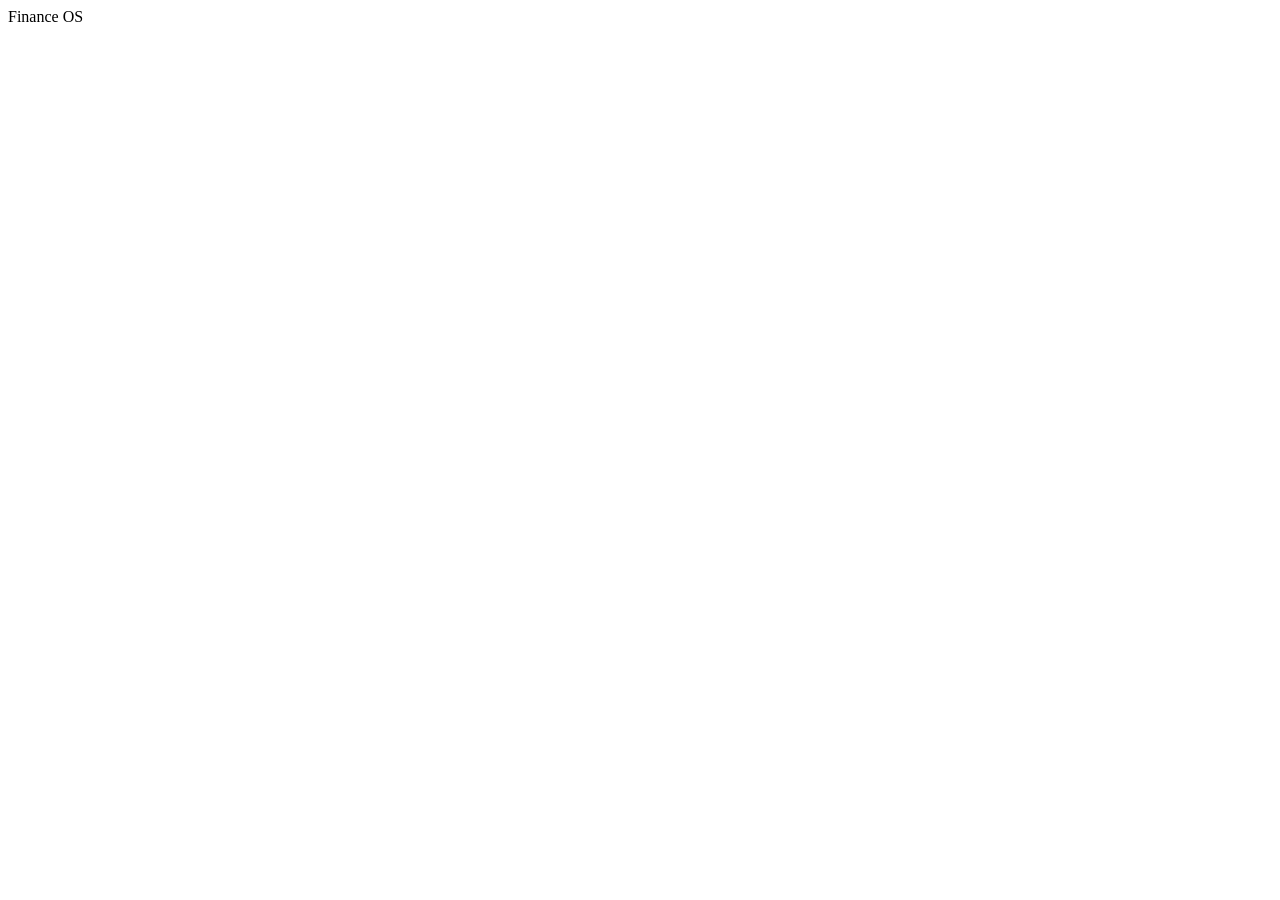
==== web/index.html @ 8061ca99 "chore: scaffold v2 server, move v1 to legacy Co-Authored-By: Claude Fable 5.1 <noreply@anthropic.com" ====
<!doctype html>
<html lang="pt-BR">
<head>
<meta charset="utf-8">
<meta name="viewport" content="width=device-width,initial-scale=1">
<title>Finance OS</title>
</head>
<body>Finance OS</body>
</html>
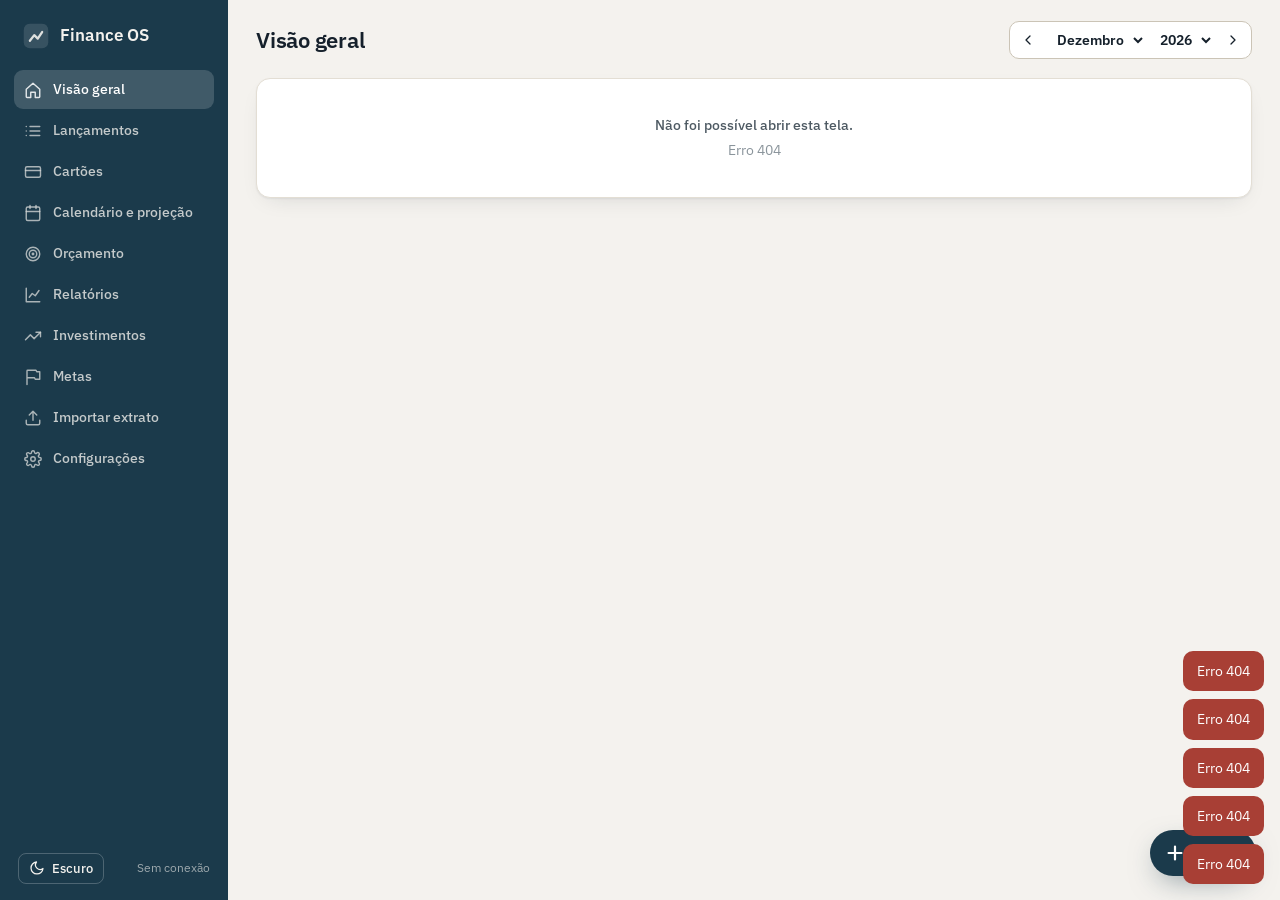
==== commit d3ce89a9: "feat(web): app shell, API client, transaction modal, overview and transactions pages Co-Authored-By:" ====
--- a/web/index.html
+++ b/web/index.html
@@ -2,8 +2,48 @@
 <html lang="pt-BR">
 <head>
 <meta charset="utf-8">
-<meta name="viewport" content="width=device-width,initial-scale=1">
+<meta name="viewport" content="width=device-width,initial-scale=1,viewport-fit=cover">
+<meta name="color-scheme" content="light dark">
+<meta name="theme-color" content="#1B3A4B">
 <title>Finance OS</title>
+<link rel="manifest" href="manifest.webmanifest">
+<link rel="icon" href="icon.svg" type="image/svg+xml">
+<link rel="preconnect" href="https://fonts.googleapis.com">
+<link rel="stylesheet" href="https://fonts.googleapis.com/css2?family=IBM+Plex+Sans:wght@400;500;600;700&display=swap">
+<link rel="stylesheet" href="css/app.css">
+<script src="vendor/chart.umd.min.js"></script>
 </head>
-<body>Finance OS</body>
+<body>
+<a class="skip" href="#main">Ir para o conteúdo</a>
+<aside class="sidebar" aria-label="Navegação principal">
+  <div class="brand">
+    <svg viewBox="0 0 32 32" width="28" height="28" aria-hidden="true"><rect x="2" y="2" width="28" height="28" rx="7" fill="currentColor"/><path d="M9 21.5 14 15l4 4 5-7.5" fill="none" stroke="#F4F2EE" stroke-width="2.6" stroke-linecap="round" stroke-linejoin="round"/></svg>
+    <span>Finance OS</span>
+  </div>
+  <nav id="nav" class="nav"></nav>
+  <div class="sidebar-foot">
+    <button id="themeToggle" class="btn ghost small" type="button" aria-label="Alternar tema">Tema</button>
+    <span id="syncState" class="sync" aria-live="polite"></span>
+  </div>
+</aside>
+
+<main id="main" class="main" tabindex="-1">
+  <header class="topbar">
+    <h1 id="pageTitle">Visão geral</h1>
+    <div id="pageTools" class="page-tools"></div>
+  </header>
+  <div id="view" class="view"></div>
+</main>
+
+<nav id="tabbar" class="tabbar" aria-label="Navegação"></nav>
+<button id="fab" class="fab" type="button" aria-label="Novo lançamento">
+  <svg viewBox="0 0 24 24" width="22" height="22" aria-hidden="true"><path d="M12 5v14M5 12h14" stroke="currentColor" stroke-width="2.4" stroke-linecap="round"/></svg>
+  <span>Lançar</span>
+</button>
+
+<div id="modalRoot"></div>
+<div id="toasts" class="toasts" aria-live="polite"></div>
+
+<script type="module" src="js/app.js"></script>
+</body>
 </html>
--- a/web/css/app.css
+++ b/web/css/app.css
@@ -0,0 +1,312 @@
+/* Finance OS — design tokens */
+:root {
+  --canvas: #F4F2EE;
+  --surface: #FFFFFF;
+  --surface-2: #ECE8E1;
+  --ink: #15202B;
+  --ink-2: #4E5A63;
+  --ink-3: #8A949B;
+  --line: #E3DED4;
+  --line-strong: #CBC4B6;
+  --brand: #1B3A4B;
+  --brand-ink: #F4F2EE;
+  --sand: #EDE6D6;
+  --pos: #1F7A5E;
+  --pos-bg: #E3F1EB;
+  --neg: #A83F35;
+  --neg-bg: #F6E7E4;
+  --warn: #8F6417;
+  --warn-bg: #F6EDDA;
+  --info: #356D84;
+  --info-bg: #E4EEF2;
+  --focus: #2a78d6;
+  --grid: #E1E0D9;
+  --radius: 14px;
+  --radius-s: 9px;
+  --shadow: 0 1px 2px rgba(21,32,43,.06), 0 8px 24px -12px rgba(21,32,43,.18);
+  --sidebar: 228px;
+  --font: "IBM Plex Sans", ui-sans-serif, system-ui, -apple-system, "Segoe UI", Roboto, sans-serif;
+  color-scheme: light;
+}
+:root[data-theme="dark"] {
+  --canvas: #141B20;
+  --surface: #1C252C;
+  --surface-2: #243038;
+  --ink: #EEF1F3;
+  --ink-2: #B4BEC5;
+  --ink-3: #7F8A92;
+  --line: #2B363E;
+  --line-strong: #3C4852;
+  --brand: #0F2430;
+  --brand-ink: #EEF1F3;
+  --sand: #2B3A44;
+  --pos: #5CC29A;
+  --pos-bg: #173328;
+  --neg: #E88376;
+  --neg-bg: #3A2320;
+  --warn: #E0B35A;
+  --warn-bg: #3A2F17;
+  --info: #7FB2C8;
+  --info-bg: #1E3038;
+  --focus: #5fa3c4;
+  --grid: #2c2c2a;
+  --shadow: 0 1px 2px rgba(0,0,0,.4), 0 10px 28px -14px rgba(0,0,0,.7);
+  color-scheme: dark;
+}
+
+* { box-sizing: border-box; }
+html { -webkit-text-size-adjust: 100%; }
+body {
+  margin: 0; background: var(--canvas); color: var(--ink);
+  font: 14px/1.5 var(--font); font-variant-numeric: tabular-nums;
+  min-height: 100dvh;
+}
+h1, h2, h3, h4 { margin: 0; font-weight: 600; letter-spacing: -.01em; line-height: 1.2; }
+h1 { font-size: 22px; }
+h2 { font-size: 17px; }
+h3 { font-size: 14px; color: var(--ink-2); font-weight: 500; }
+p { margin: 0; }
+a { color: inherit; }
+button, input, select, textarea { font: inherit; color: inherit; }
+:focus-visible { outline: 2px solid var(--focus); outline-offset: 2px; }
+.skip { position: absolute; left: -999px; top: 8px; background: var(--surface); padding: 8px 12px; border-radius: 8px; z-index: 100; }
+.skip:focus { left: 8px; }
+.sr-only { position: absolute; width: 1px; height: 1px; overflow: hidden; clip: rect(0 0 0 0); white-space: nowrap; }
+
+/* ---- layout ---- */
+.sidebar {
+  position: fixed; inset: 0 auto 0 0; width: var(--sidebar); background: var(--brand); color: var(--brand-ink);
+  display: flex; flex-direction: column; padding: 22px 14px 16px; gap: 20px;
+}
+.brand { display: flex; align-items: center; gap: 10px; font-weight: 600; font-size: 17px; padding: 0 8px; color: var(--brand-ink); }
+.brand svg { color: #F4F2EE; opacity: .9; }
+.brand svg rect { fill: rgba(255,255,255,.14); }
+.nav { display: flex; flex-direction: column; gap: 2px; }
+.nav a {
+  display: flex; align-items: center; gap: 11px; padding: 9px 10px; border-radius: 9px; text-decoration: none;
+  color: rgba(244,242,238,.78); font-weight: 500; transition: background .15s, color .15s;
+}
+.nav a svg { width: 18px; height: 18px; flex: none; opacity: .85; }
+.nav a:hover { background: rgba(255,255,255,.08); color: #fff; }
+.nav a.active { background: rgba(255,255,255,.16); color: #fff; }
+.sidebar-foot { margin-top: auto; display: flex; align-items: center; justify-content: space-between; gap: 8px; padding: 0 4px; }
+.sync { font-size: 12px; color: rgba(244,242,238,.6); }
+.main { margin-left: var(--sidebar); padding: 20px 28px 96px; max-width: calc(1240px + var(--sidebar)); }
+.topbar { display: flex; align-items: center; justify-content: space-between; gap: 16px; flex-wrap: wrap; margin-bottom: 18px; min-height: 40px; }
+.page-tools { display: flex; align-items: center; gap: 8px; flex-wrap: wrap; }
+.view { display: grid; gap: 16px; }
+.tabbar { display: none; }
+
+/* ---- controls ---- */
+.btn {
+  display: inline-flex; align-items: center; justify-content: center; gap: 7px; padding: 9px 14px; border-radius: 10px;
+  border: 1px solid var(--line-strong); background: var(--surface); color: var(--ink); font-weight: 500; cursor: pointer;
+  transition: background .15s, border-color .15s, transform .08s; min-height: 38px;
+}
+.btn:hover { background: var(--surface-2); }
+.btn:active { transform: translateY(1px); }
+.btn:disabled { opacity: .55; cursor: not-allowed; }
+.btn.primary { background: var(--brand); color: #fff; border-color: var(--brand); }
+:root[data-theme="dark"] .btn.primary { background: #2a78d6; border-color: #2a78d6; }
+.btn.primary:hover { filter: brightness(1.08); }
+.btn.ghost { background: transparent; border-color: rgba(255,255,255,.22); color: inherit; }
+.btn.ghost:hover { background: rgba(255,255,255,.1); }
+.btn.danger { color: var(--neg); border-color: var(--neg); background: transparent; }
+.btn.danger:hover { background: var(--neg-bg); }
+.btn.small { padding: 5px 10px; min-height: 30px; font-size: 13px; border-radius: 8px; }
+.btn.icon { padding: 6px; min-height: 32px; width: 32px; }
+.btn svg { width: 16px; height: 16px; }
+.seg { display: inline-flex; background: var(--surface-2); border-radius: 10px; padding: 3px; gap: 2px; }
+.seg button { border: 0; background: transparent; padding: 6px 12px; border-radius: 8px; cursor: pointer; color: var(--ink-2); font-weight: 500; }
+.seg button[aria-pressed="true"] { background: var(--surface); color: var(--ink); box-shadow: 0 1px 2px rgba(0,0,0,.08); }
+.seg button.exp[aria-pressed="true"] { color: var(--neg); }
+.seg button.inc[aria-pressed="true"] { color: var(--pos); }
+label { display: block; font-size: 12.5px; color: var(--ink-2); margin-bottom: 5px; font-weight: 500; }
+input, select, textarea {
+  width: 100%; border: 1px solid var(--line-strong); background: var(--surface); border-radius: 10px; padding: 9px 11px; outline: none;
+  min-height: 38px;
+}
+input:focus, select:focus, textarea:focus { border-color: var(--focus); box-shadow: 0 0 0 3px color-mix(in srgb, var(--focus) 18%, transparent); }
+input[aria-invalid="true"], select[aria-invalid="true"] { border-color: var(--neg); }
+.field { display: flex; flex-direction: column; }
+.field .err { color: var(--neg); font-size: 12px; margin-top: 4px; min-height: 0; }
+.field .hint { color: var(--ink-3); font-size: 12px; margin-top: 4px; }
+.row { display: grid; gap: 12px; grid-template-columns: repeat(auto-fit, minmax(160px, 1fr)); }
+.inline { display: flex; align-items: center; gap: 8px; flex-wrap: wrap; }
+.check { display: flex; align-items: center; gap: 8px; cursor: pointer; }
+.check input { width: 17px; height: 17px; min-height: 0; margin: 0; accent-color: var(--brand); }
+
+/* period picker */
+.period { display: inline-flex; align-items: center; gap: 4px; background: var(--surface); border: 1px solid var(--line-strong); border-radius: 10px; padding: 3px; }
+.period .btn.icon { border: 0; width: 30px; min-height: 30px; }
+.period select { border: 0; min-height: 30px; padding: 4px 6px; width: auto; background: transparent; font-weight: 600; cursor: pointer; }
+.period select:focus { box-shadow: none; }
+
+/* ---- cards / panels ---- */
+.card { background: var(--surface); border: 1px solid var(--line); border-radius: var(--radius); box-shadow: var(--shadow); }
+.card .head { display: flex; align-items: flex-start; justify-content: space-between; gap: 12px; padding: 16px 18px 0; }
+.card .head h2 { font-size: 15px; }
+.card .head .sub { color: var(--ink-3); font-size: 12.5px; margin-top: 2px; }
+.card .body { padding: 14px 18px 18px; }
+.card .body.tight { padding: 8px 0 6px; }
+.grid-2 { display: grid; grid-template-columns: 1.1fr .9fr; gap: 16px; }
+.grid-3 { display: grid; grid-template-columns: repeat(3, 1fr); gap: 16px; }
+.grid-4 { display: grid; grid-template-columns: repeat(4, 1fr); gap: 16px; }
+.chart { position: relative; height: 280px; }
+.chart.short { height: 220px; }
+.chart.tall { height: 340px; }
+.empty { padding: 36px 18px; text-align: center; color: var(--ink-3); }
+.empty strong { display: block; color: var(--ink-2); margin-bottom: 4px; font-weight: 500; }
+.empty .btn { margin-top: 12px; }
+
+/* month ruler: the hero of the overview */
+.ruler { padding: 20px 22px 18px; display: grid; grid-template-columns: minmax(0, 1fr) auto; gap: 18px 28px; align-items: end; }
+.ruler .lead { font-size: 13px; color: var(--ink-2); }
+.ruler .big { font-size: clamp(30px, 4vw, 44px); font-weight: 600; letter-spacing: -.03em; line-height: 1.05; margin-top: 2px; }
+.ruler .big.neg { color: var(--neg); }
+.ruler .track { grid-column: 1 / -1; height: 14px; border-radius: 7px; background: var(--surface-2); display: flex; overflow: hidden; gap: 2px; }
+.ruler .track span { height: 100%; display: block; transition: width .5s cubic-bezier(.2,.8,.2,1); }
+.ruler .track .inc { background: var(--pos); }
+.ruler .track .exp { background: var(--neg); }
+.ruler .track .left { background: var(--pos); opacity: .35; }
+.ruler .legend { grid-column: 1 / -1; display: flex; gap: 22px; flex-wrap: wrap; font-size: 13px; color: var(--ink-2); }
+.ruler .legend b { color: var(--ink); font-weight: 600; margin-left: 6px; }
+.ruler .legend i { display: inline-block; width: 10px; height: 10px; border-radius: 3px; margin-right: 7px; vertical-align: -1px; }
+.ruler .stats { display: grid; grid-template-columns: repeat(3, auto); gap: 6px 26px; text-align: right; }
+.ruler .stats .k { font-size: 12px; color: var(--ink-3); }
+.ruler .stats .v { font-size: 16px; font-weight: 600; }
+.delta { font-size: 12px; font-weight: 600; border-radius: 6px; padding: 1px 6px; }
+.delta.good { color: var(--pos); background: var(--pos-bg); }
+.delta.bad { color: var(--neg); background: var(--neg-bg); }
+.delta.flat { color: var(--ink-2); background: var(--surface-2); }
+
+/* lists */
+.list { display: flex; flex-direction: column; }
+.list .item { text-decoration: none; color: inherit; display: grid; grid-template-columns: auto 1fr auto; gap: 12px; align-items: center; padding: 10px 18px; border-top: 1px solid var(--line); }
+.list .item:first-child { border-top: 0; }
+.list .item .t { font-weight: 500; }
+.list .item .s { font-size: 12.5px; color: var(--ink-3); }
+.list .item .v { font-weight: 600; text-align: right; }
+.list .item.clickable { cursor: pointer; }
+.list .item.clickable:hover { background: var(--surface-2); }
+.dot { width: 10px; height: 10px; border-radius: 50%; display: inline-block; flex: none; }
+.swatch { width: 34px; height: 34px; border-radius: 10px; display: grid; place-items: center; color: #fff; font-weight: 600; font-size: 13px; flex: none; }
+.bar { height: 8px; border-radius: 4px; background: var(--surface-2); overflow: hidden; }
+.bar > span { display: block; height: 100%; border-radius: 4px; background: var(--brand); transition: width .4s; }
+.bar.over > span { background: var(--neg); }
+.money.pos { color: var(--pos); }
+.money.neg { color: var(--neg); }
+.tag { display: inline-flex; align-items: center; gap: 6px; padding: 2px 8px; border-radius: 999px; font-size: 12px; background: var(--surface-2); color: var(--ink-2); white-space: nowrap; }
+.tag .dot { width: 8px; height: 8px; }
+.pill { display: inline-block; padding: 2px 8px; border-radius: 999px; font-size: 12px; font-weight: 500; }
+.pill.open { background: var(--info-bg); color: var(--info); }
+.pill.closed { background: var(--warn-bg); color: var(--warn); }
+.pill.paid { background: var(--pos-bg); color: var(--pos); }
+.pill.planned { background: var(--surface-2); color: var(--ink-2); }
+.alerts { display: flex; flex-direction: column; gap: 8px; }
+.alert { display: flex; gap: 10px; align-items: flex-start; padding: 10px 12px; border-radius: 10px; font-size: 13px; border: 1px solid transparent; }
+.alert.danger { background: var(--neg-bg); color: var(--neg); }
+.alert.warning { background: var(--warn-bg); color: var(--warn); }
+.alert.info { background: var(--info-bg); color: var(--info); }
+.alert svg { width: 16px; height: 16px; flex: none; margin-top: 2px; }
+
+/* tables */
+.table-wrap { overflow: auto; }
+table { width: 100%; border-collapse: collapse; }
+th, td { padding: 10px 14px; text-align: left; border-bottom: 1px solid var(--line); vertical-align: middle; }
+th { font-size: 12px; color: var(--ink-3); font-weight: 500; white-space: nowrap; position: sticky; top: 0; background: var(--surface); }
+td.num, th.num { text-align: right; white-space: nowrap; }
+tr.clickable { cursor: pointer; }
+tr.clickable:hover td { background: var(--surface-2); }
+tr.planned td { color: var(--ink-3); }
+tr.planned td .t { font-style: italic; }
+.day-sep td { background: var(--canvas); color: var(--ink-2); font-size: 12.5px; font-weight: 500; padding: 6px 14px; }
+.filters { display: flex; gap: 8px; flex-wrap: wrap; padding: 14px 18px; border-bottom: 1px solid var(--line); }
+.filters > * { width: auto; min-width: 150px; flex: 1 1 150px; }
+.filters .search { flex: 2 1 220px; }
+.filters .btn { flex: 0 0 auto; min-width: 0; }
+
+/* category grid in the modal */
+.catgrid { display: grid; grid-template-columns: repeat(auto-fill, minmax(96px, 1fr)); gap: 6px; max-height: 210px; overflow: auto; padding: 2px; }
+.catgrid button {
+  display: flex; flex-direction: column; align-items: flex-start; gap: 8px; padding: 9px 10px; border-radius: 10px; border: 1px solid var(--line);
+  background: var(--surface); cursor: pointer; text-align: left; font-size: 12.5px; line-height: 1.2; color: var(--ink-2);
+}
+.catgrid button .dot { width: 12px; height: 12px; }
+.catgrid button[aria-pressed="true"] { border-color: var(--ink); color: var(--ink); background: var(--surface-2); font-weight: 600; }
+.amount-input { position: relative; }
+.amount-input input { font-size: 26px; font-weight: 600; padding-left: 44px; min-height: 54px; letter-spacing: -.02em; }
+.amount-input::before { content: "R$"; position: absolute; left: 13px; top: 50%; transform: translateY(-50%); color: var(--ink-3); font-weight: 500; }
+
+/* modal */
+.modal-backdrop { position: fixed; inset: 0; background: rgba(21,32,43,.45); display: grid; place-items: center; padding: 16px; z-index: 50; animation: fade .15s ease-out; }
+.modal { background: var(--surface); color: var(--ink); border-radius: 16px; width: min(560px, 100%); max-height: calc(100dvh - 32px); display: flex; flex-direction: column; box-shadow: 0 30px 80px -20px rgba(0,0,0,.5); animation: rise .18s ease-out; }
+.modal.wide { width: min(880px, 100%); }
+.modal header { display: flex; align-items: center; justify-content: space-between; padding: 16px 20px 0; }
+.modal header h2 { font-size: 17px; }
+.modal .content { padding: 16px 20px; overflow: auto; display: grid; gap: 14px; }
+.modal footer { display: flex; justify-content: space-between; gap: 8px; padding: 12px 20px 18px; border-top: 1px solid var(--line); }
+.modal footer .right { display: flex; gap: 8px; margin-left: auto; }
+@keyframes fade { from { opacity: 0 } }
+@keyframes rise { from { transform: translateY(10px); opacity: 0 } }
+
+/* toasts */
+.toasts { position: fixed; right: 16px; bottom: 16px; display: flex; flex-direction: column; gap: 8px; z-index: 60; }
+.toast { background: var(--ink); color: var(--canvas); padding: 10px 14px; border-radius: 10px; font-size: 13.5px; opacity: 0; transform: translateY(6px); transition: .25s; max-width: 360px; }
+.toast.show { opacity: 1; transform: none; }
+.toast.error { background: var(--neg); color: #fff; }
+.toast.success { background: var(--pos); color: #fff; }
+
+/* FAB */
+.fab { position: fixed; right: 24px; bottom: 24px; display: inline-flex; align-items: center; gap: 8px; padding: 12px 18px 12px 14px; border-radius: 999px; border: 0; background: var(--brand); color: #fff; font-weight: 600; cursor: pointer; box-shadow: 0 10px 30px -10px rgba(27,58,75,.6); z-index: 40; }
+:root[data-theme="dark"] .fab { background: #2a78d6; }
+.fab:hover { filter: brightness(1.08); }
+
+/* calendar */
+.cal { display: grid; grid-template-columns: repeat(7, 1fr); gap: 4px; }
+.cal .wd { font-size: 12px; color: var(--ink-3); text-align: center; padding: 4px 0; }
+.cal .day { min-height: 84px; border: 1px solid var(--line); border-radius: 8px; padding: 6px; display: flex; flex-direction: column; gap: 3px; background: var(--surface); }
+.cal .day.off { background: var(--canvas); opacity: .6; }
+.cal .day.today { border-color: var(--focus); box-shadow: inset 0 0 0 1px var(--focus); }
+.cal .day .n { font-size: 12px; color: var(--ink-3); }
+.cal .ev { font-size: 11px; line-height: 1.25; padding: 2px 5px; border-radius: 5px; border-left: 3px solid; background: var(--surface-2); white-space: nowrap; overflow: hidden; text-overflow: ellipsis; }
+.cal .more { font-size: 11px; color: var(--ink-3); }
+
+/* drop zone */
+.drop { border: 2px dashed var(--line-strong); border-radius: 14px; padding: 36px 20px; text-align: center; color: var(--ink-2); background: var(--surface); cursor: pointer; }
+.drop.over { border-color: var(--focus); background: color-mix(in srgb, var(--focus) 8%, var(--surface)); }
+.drop input { display: none; }
+
+/* settings tabs */
+.tabs { display: flex; gap: 4px; flex-wrap: wrap; border-bottom: 1px solid var(--line); }
+.tabs button { border: 0; background: transparent; padding: 10px 14px; cursor: pointer; color: var(--ink-2); font-weight: 500; border-bottom: 2px solid transparent; margin-bottom: -1px; }
+.tabs button[aria-selected="true"] { color: var(--ink); border-color: var(--ink); }
+
+/* responsive */
+@media (max-width: 1100px) {
+  .grid-3, .grid-4 { grid-template-columns: repeat(2, 1fr); }
+}
+@media (max-width: 860px) {
+  .sidebar { display: none; }
+  .main { margin-left: 0; padding: 14px 16px calc(84px + env(safe-area-inset-bottom)); }
+  .grid-2, .grid-3, .grid-4 { grid-template-columns: 1fr; }
+  .ruler { grid-template-columns: 1fr; }
+  .ruler .stats { text-align: left; grid-template-columns: repeat(3, 1fr); }
+  .tabbar { display: flex; position: fixed; left: 0; right: 0; bottom: 0; background: var(--surface); border-top: 1px solid var(--line); padding: 6px 4px calc(6px + env(safe-area-inset-bottom)); z-index: 40; }
+  .tabbar a { flex: 1; display: flex; flex-direction: column; align-items: center; gap: 2px; font-size: 11px; color: var(--ink-3); text-decoration: none; padding: 4px 0; }
+  .tabbar a svg { width: 20px; height: 20px; }
+  .tabbar a.active { color: var(--brand); font-weight: 600; }
+  :root[data-theme="dark"] .tabbar a.active { color: #5fa3c4; }
+  .fab { bottom: calc(68px + env(safe-area-inset-bottom)); right: 14px; padding: 12px; }
+  .fab span { display: none; }
+  .chart { height: 240px; }
+  .cal .day { min-height: 56px; padding: 4px; }
+  .cal .ev { display: none; }
+  .cal .day .n { font-size: 11px; }
+  .cal .day.has::after { content: ""; width: 6px; height: 6px; border-radius: 50%; background: var(--brand); margin-top: auto; }
+  th, td { padding: 9px 10px; }
+  .hide-sm { display: none !important; }
+}
+@media (prefers-reduced-motion: reduce) {
+  *, *::before, *::after { animation: none !important; transition: none !important; }
+}
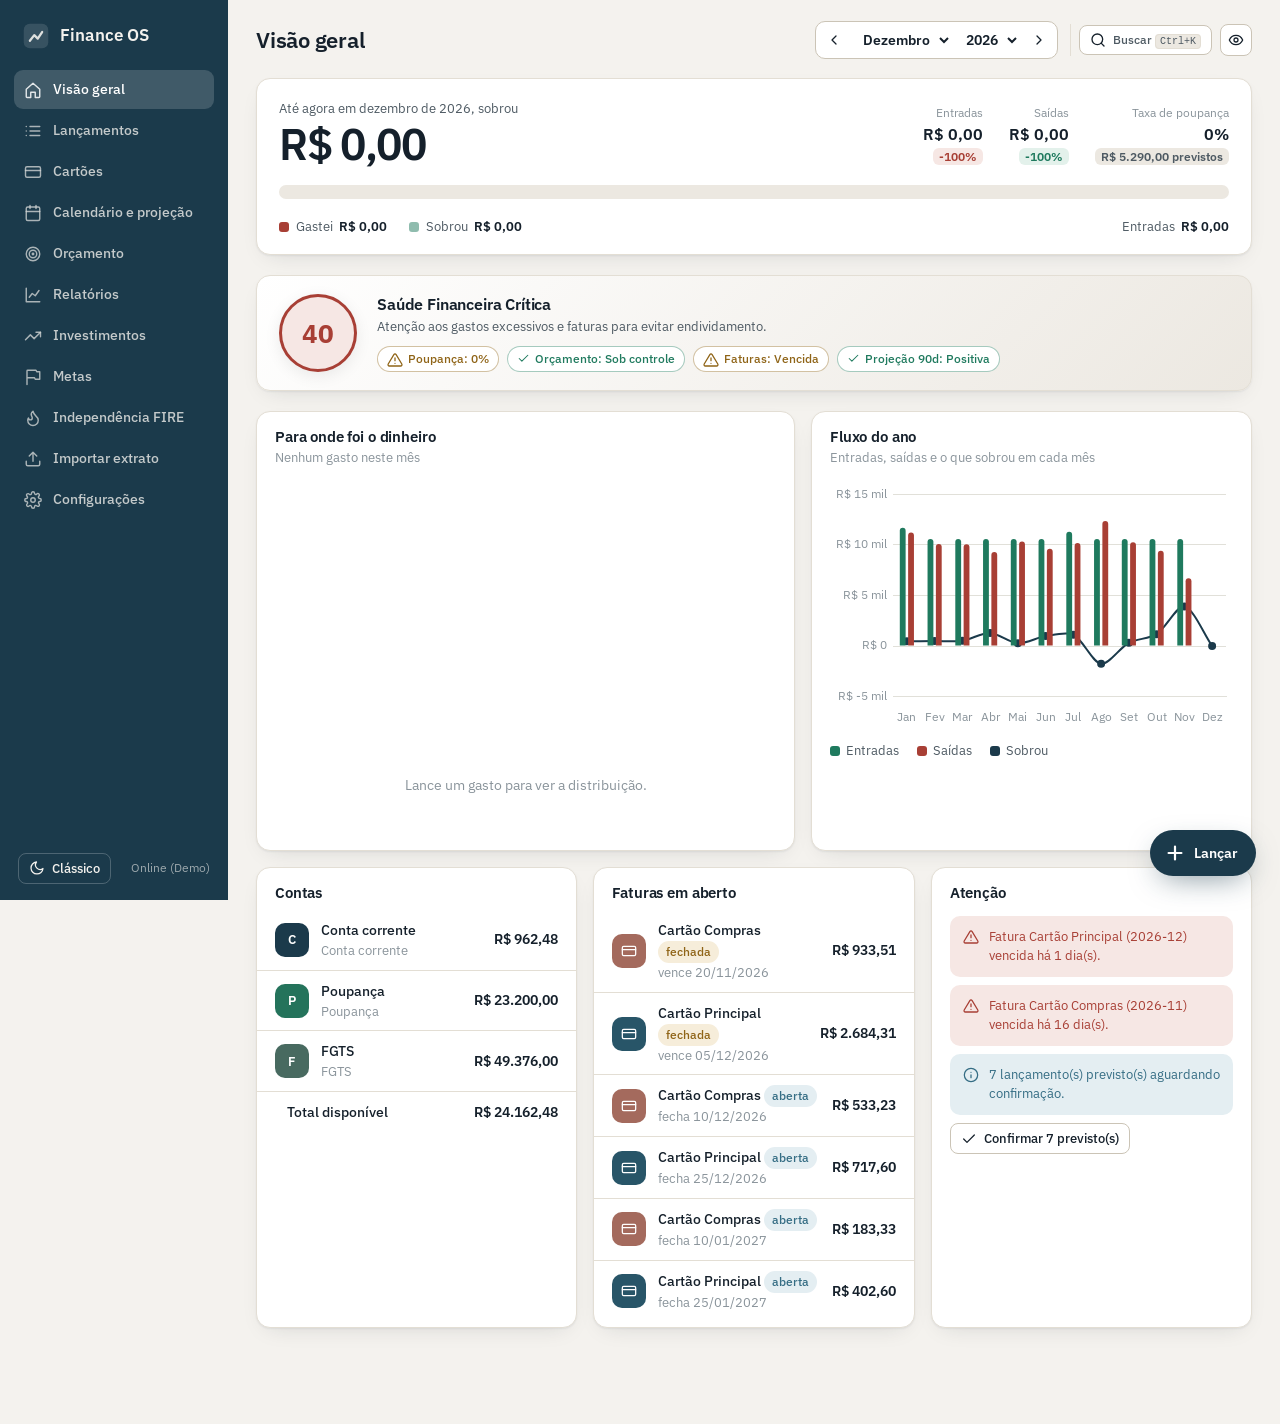
==== commit fe1ff302: "feat: adicionar suite de 6 temas, modo privacidade, busca global Ctrl+K, simulador FIRE e score de s" ====
--- a/web/index.html
+++ b/web/index.html
@@ -30,7 +30,18 @@
 <main id="main" class="main" tabindex="-1">
   <header class="topbar">
     <h1 id="pageTitle">Visão geral</h1>
-    <div id="pageTools" class="page-tools"></div>
+    <div style="display:flex;align-items:center;gap:8px;flex-wrap:wrap">
+      <div id="pageTools" class="page-tools"></div>
+      <div class="inline" style="border-left:1px solid var(--line);padding-left:8px;margin-left:4px">
+        <button id="searchBtn" class="btn small" type="button" aria-label="Busca rápida (Ctrl+K)" title="Busca rápida (Ctrl+K)">
+          <svg viewBox="0 0 24 24" width="15" height="15" fill="none" stroke="currentColor" stroke-width="2" stroke-linecap="round" stroke-linejoin="round" aria-hidden="true"><circle cx="11" cy="11" r="8"/><path d="m21 21-4.3-4.3"/></svg>
+          <span class="hide-sm" style="font-size:12px;color:var(--ink-2)">Buscar <kbd style="font-size:10px;background:var(--surface-2);border:1px solid var(--line);padding:1px 4px;border-radius:4px">Ctrl+K</kbd></span>
+        </button>
+        <button id="privacyBtn" class="btn small icon" type="button" aria-label="Modo Privacidade" title="Modo Privacidade (ocultar valores)">
+          <svg viewBox="0 0 24 24" width="16" height="16" fill="none" stroke="currentColor" stroke-width="2" stroke-linecap="round" stroke-linejoin="round" aria-hidden="true"><path d="M2 12s3-7 10-7 10 7 10 7-3 7-10 7-10-7-10-7Z"/><circle cx="12" cy="12" r="3"/></svg>
+        </button>
+      </div>
+    </div>
   </header>
   <div id="view" class="view"></div>
 </main>
--- a/web/css/app.css
+++ b/web/css/app.css
@@ -53,6 +53,106 @@
   --shadow: 0 1px 2px rgba(0,0,0,.4), 0 10px 28px -14px rgba(0,0,0,.7);
   color-scheme: dark;
 }
+:root[data-theme="oled"] {
+  --canvas: #000000;
+  --surface: #0C1014;
+  --surface-2: #161D24;
+  --ink: #F0F6FC;
+  --ink-2: #C9D1D9;
+  --ink-3: #8B949E;
+  --line: #1F2832;
+  --line-strong: #2F3B48;
+  --brand: #050709;
+  --brand-ink: #58A6FF;
+  --sand: #18222B;
+  --pos: #3FB950;
+  --pos-bg: #0B2513;
+  --neg: #F85149;
+  --neg-bg: #2C0F10;
+  --warn: #D29922;
+  --warn-bg: #2A1D08;
+  --info: #58A6FF;
+  --info-bg: #0A1E33;
+  --focus: #58A6FF;
+  --grid: #1A242E;
+  --shadow: 0 2px 6px rgba(0,0,0,.8), 0 14px 32px -10px rgba(0,0,0,.9);
+  color-scheme: dark;
+}
+:root[data-theme="nord"] {
+  --canvas: #242933;
+  --surface: #2E3440;
+  --surface-2: #3B4252;
+  --ink: #ECEFF4;
+  --ink-2: #D8DEE9;
+  --ink-3: #98A4B8;
+  --line: #434C5E;
+  --line-strong: #4C566A;
+  --brand: #1E222A;
+  --brand-ink: #88C0D0;
+  --sand: #3B4252;
+  --pos: #A3BE8C;
+  --pos-bg: #1E2B20;
+  --neg: #BF616A;
+  --neg-bg: #381E24;
+  --warn: #EBCB8B;
+  --warn-bg: #3C331B;
+  --info: #81A1C1;
+  --info-bg: #1B293A;
+  --focus: #88C0D0;
+  --grid: #3B4252;
+  --shadow: 0 2px 4px rgba(0,0,0,.25), 0 10px 24px -10px rgba(0,0,0,.45);
+  color-scheme: dark;
+}
+:root[data-theme="emerald"] {
+  --canvas: #091712;
+  --surface: #10261E;
+  --surface-2: #18382D;
+  --ink: #EAF7F0;
+  --ink-2: #B2D8C7;
+  --ink-3: #75A691;
+  --line: #1F4537;
+  --line-strong: #2D5F4D;
+  --brand: #06110D;
+  --brand-ink: #4ECCA3;
+  --sand: #18382D;
+  --pos: #4ECCA3;
+  --pos-bg: #0B2B20;
+  --neg: #E76F51;
+  --neg-bg: #381A14;
+  --warn: #E9C46A;
+  --warn-bg: #3A3013;
+  --info: #52B788;
+  --info-bg: #0D2D22;
+  --focus: #4ECCA3;
+  --grid: #1A382C;
+  --shadow: 0 2px 4px rgba(0,0,0,.35), 0 12px 28px -10px rgba(0,0,0,.6);
+  color-scheme: dark;
+}
+:root[data-theme="sunset"] {
+  --canvas: #1A1412;
+  --surface: #241D19;
+  --surface-2: #322823;
+  --ink: #F7EFE9;
+  --ink-2: #D1BEB2;
+  --ink-3: #968378;
+  --line: #3D312B;
+  --line-strong: #52423A;
+  --brand: #140E0C;
+  --brand-ink: #E28743;
+  --sand: #322823;
+  --pos: #62A87C;
+  --pos-bg: #192D21;
+  --neg: #E05A47;
+  --neg-bg: #381612;
+  --warn: #E28743;
+  --warn-bg: #3A2111;
+  --info: #D4A373;
+  --info-bg: #36291C;
+  --focus: #E28743;
+  --grid: #332722;
+  --shadow: 0 2px 4px rgba(0,0,0,.35), 0 12px 28px -10px rgba(0,0,0,.6);
+  color-scheme: dark;
+}
 
 * { box-sizing: border-box; }
 html { -webkit-text-size-adjust: 100%; }
@@ -91,7 +191,7 @@
 .nav a.active { background: rgba(255,255,255,.16); color: #fff; }
 .sidebar-foot { margin-top: auto; display: flex; align-items: center; justify-content: space-between; gap: 8px; padding: 0 4px; }
 .sync { font-size: 12px; color: rgba(244,242,238,.6); }
-.main { margin-left: var(--sidebar); padding: 20px 28px 96px; max-width: calc(1240px + var(--sidebar)); }
+.main { margin-left: var(--sidebar); padding: 20px 28px 96px; max-width: calc(1240px + var(--sidebar)); overflow-x: clip; }
 .topbar { display: flex; align-items: center; justify-content: space-between; gap: 16px; flex-wrap: wrap; margin-bottom: 18px; min-height: 40px; }
 .page-tools { display: flex; align-items: center; gap: 8px; flex-wrap: wrap; }
 .view { display: grid; gap: 16px; }
@@ -152,6 +252,7 @@
 .grid-2 { display: grid; grid-template-columns: 1.1fr .9fr; gap: 16px; }
 .grid-3 { display: grid; grid-template-columns: repeat(3, 1fr); gap: 16px; }
 .grid-4 { display: grid; grid-template-columns: repeat(4, 1fr); gap: 16px; }
+.grid-2 > *, .grid-3 > *, .grid-4 > *, .view > * { min-width: 0; }
 .chart { position: relative; height: 280px; }
 .chart.short { height: 220px; }
 .chart.tall { height: 340px; }
@@ -263,9 +364,9 @@
 .fab:hover { filter: brightness(1.08); }
 
 /* calendar */
-.cal { display: grid; grid-template-columns: repeat(7, 1fr); gap: 4px; }
+.cal { display: grid; grid-template-columns: repeat(7, minmax(0, 1fr)); gap: 4px; }
 .cal .wd { font-size: 12px; color: var(--ink-3); text-align: center; padding: 4px 0; }
-.cal .day { min-height: 84px; border: 1px solid var(--line); border-radius: 8px; padding: 6px; display: flex; flex-direction: column; gap: 3px; background: var(--surface); }
+.cal .day { min-width: 0; min-height: 84px; border: 1px solid var(--line); border-radius: 8px; padding: 6px; display: flex; flex-direction: column; gap: 3px; background: var(--surface); }
 .cal .day.off { background: var(--canvas); opacity: .6; }
 .cal .day.today { border-color: var(--focus); box-shadow: inset 0 0 0 1px var(--focus); }
 .cal .day .n { font-size: 12px; color: var(--ink-3); }
@@ -298,6 +399,7 @@
   .tabbar a.active { color: var(--brand); font-weight: 600; }
   :root[data-theme="dark"] .tabbar a.active { color: #5fa3c4; }
   .fab { bottom: calc(68px + env(safe-area-inset-bottom)); right: 14px; padding: 12px; }
+  .toasts { bottom: calc(124px + env(safe-area-inset-bottom)); left: 16px; right: 16px; align-items: center; }
   .fab span { display: none; }
   .chart { height: 240px; }
   .cal .day { min-height: 56px; padding: 4px; }
@@ -307,6 +409,143 @@
   th, td { padding: 9px 10px; }
   .hide-sm { display: none !important; }
 }
+
+/* ---- Privacy Mode (Blur Sensitive Values) ---- */
+body.privacy-mode .money,
+body.privacy-mode .ruler .big,
+body.privacy-mode .ruler .stats .v,
+body.privacy-mode td.num,
+body.privacy-mode .privacy-hide {
+  filter: blur(6px);
+  user-select: none;
+  transition: filter .18s ease-in-out;
+}
+body.privacy-mode .money:hover,
+body.privacy-mode .ruler .big:hover,
+body.privacy-mode .ruler .stats .v:hover,
+body.privacy-mode td.num:hover,
+body.privacy-mode .privacy-hide:hover {
+  filter: none;
+}
+
+/* ---- Financial Health Score Card ---- */
+.health-score-card {
+  background: linear-gradient(135deg, var(--surface) 0%, var(--surface-2) 100%);
+  border: 1px solid var(--line);
+  border-radius: var(--radius);
+  padding: 18px 22px;
+  display: grid;
+  grid-template-columns: auto 1fr;
+  gap: 20px;
+  align-items: center;
+  box-shadow: var(--shadow);
+}
+@media (max-width: 640px) {
+  .health-score-card { grid-template-columns: 1fr; text-align: center; justify-items: center; }
+}
+.health-gauge {
+  width: 78px; height: 78px; border-radius: 50%;
+  display: grid; place-items: center; font-size: 26px; font-weight: 700;
+  box-shadow: 0 4px 16px rgba(0,0,0,.08); flex: none;
+}
+.health-gauge.great { background: var(--pos-bg); color: var(--pos); border: 3px solid var(--pos); }
+.health-gauge.good { background: var(--info-bg); color: var(--info); border: 3px solid var(--info); }
+.health-gauge.warn { background: var(--warn-bg); color: var(--warn); border: 3px solid var(--warn); }
+.health-gauge.bad { background: var(--neg-bg); color: var(--neg); border: 3px solid var(--neg); }
+.health-details h3 { font-size: 16px; font-weight: 600; color: var(--ink); margin-bottom: 4px; }
+.health-details p { font-size: 13px; color: var(--ink-2); line-height: 1.4; margin-bottom: 10px; }
+.health-chips { display: flex; gap: 8px; flex-wrap: wrap; }
+.health-chip {
+  display: inline-flex; align-items: center; gap: 5px; font-size: 12px;
+  padding: 3px 9px; border-radius: 999px; background: var(--surface);
+  border: 1px solid var(--line); color: var(--ink-2); font-weight: 500;
+}
+.health-chip.ok { color: var(--pos); border-color: color-mix(in srgb, var(--pos) 40%, transparent); }
+.health-chip.alert { color: var(--warn); border-color: color-mix(in srgb, var(--warn) 40%, transparent); }
+
+/* ---- Command Palette (Ctrl + K) ---- */
+.cmd-backdrop {
+  position: fixed; inset: 0; background: rgba(10,15,20,.6);
+  backdrop-filter: blur(5px); display: flex; justify-content: center;
+  align-items: flex-start; padding-top: 14vh; z-index: 100;
+  animation: fade .15s ease-out;
+}
+.cmd-modal {
+  background: var(--surface); color: var(--ink); border: 1px solid var(--line-strong);
+  border-radius: 16px; width: min(580px, 94vw); max-height: 480px;
+  box-shadow: 0 25px 65px -15px rgba(0,0,0,.6); display: flex; flex-direction: column;
+  overflow: hidden; animation: rise .18s ease-out;
+}
+.cmd-input-wrap {
+  display: flex; align-items: center; gap: 12px; padding: 14px 18px;
+  border-bottom: 1px solid var(--line); color: var(--ink-3);
+}
+.cmd-input-wrap input {
+  border: 0; background: transparent; padding: 0; min-height: 28px;
+  font-size: 15.5px; outline: none; box-shadow: none !important; color: var(--ink);
+}
+.cmd-results {
+  overflow-y: auto; padding: 8px; display: flex; flex-direction: column; gap: 2px;
+}
+.cmd-item {
+  display: flex; align-items: center; justify-content: space-between;
+  padding: 10px 14px; border-radius: 9px; cursor: pointer; text-decoration: none;
+  color: var(--ink); font-size: 13.5px; transition: background .1s;
+}
+.cmd-item:hover, .cmd-item.selected {
+  background: var(--surface-2);
+}
+.cmd-left { display: flex; align-items: center; gap: 10px; }
+.cmd-badge {
+  font-size: 11px; padding: 2px 7px; border-radius: 6px;
+  background: var(--canvas); color: var(--ink-3); font-weight: 500;
+}
+.cmd-foot {
+  padding: 8px 16px; border-top: 1px solid var(--line);
+  display: flex; justify-content: space-between; font-size: 11.5px; color: var(--ink-3);
+}
+.cmd-foot kbd {
+  background: var(--surface-2); border: 1px solid var(--line);
+  border-radius: 4px; padding: 1px 5px; font-family: inherit; font-size: 11px;
+}
+
+/* ---- Theme Selector Grid (Settings) ---- */
+.theme-grid {
+  display: grid; grid-template-columns: repeat(auto-fit, minmax(140px, 1fr)); gap: 12px; margin-top: 8px;
+}
+.theme-card {
+  border: 2px solid var(--line); border-radius: 12px; padding: 12px;
+  cursor: pointer; background: var(--surface); display: flex; flex-direction: column; gap: 8px;
+  transition: border-color .15s, transform .1s; text-align: left;
+}
+.theme-card:hover { border-color: var(--focus); transform: translateY(-1px); }
+.theme-card.active { border-color: var(--focus); box-shadow: 0 0 0 2px var(--focus); }
+.theme-preview {
+  height: 48px; border-radius: 8px; display: flex; overflow: hidden; border: 1px solid rgba(0,0,0,.15);
+}
+.theme-preview span { flex: 1; height: 100%; }
+.theme-card span.t-name { font-weight: 600; font-size: 13px; color: var(--ink); }
+
+/* ---- FIRE Simulator Styles ---- */
+.fire-hero {
+  background: linear-gradient(135deg, color-mix(in srgb, var(--brand) 25%, var(--surface)) 0%, var(--surface) 100%);
+  border: 1px solid var(--line); border-radius: var(--radius); padding: 24px 26px;
+  display: grid; grid-template-columns: 1fr auto; gap: 24px; align-items: center;
+}
+@media (max-width: 760px) {
+  .fire-hero { grid-template-columns: 1fr; }
+}
+.fire-badge {
+  display: inline-flex; align-items: center; gap: 6px; padding: 4px 10px; border-radius: 999px;
+  font-size: 12px; font-weight: 600; background: var(--warn-bg); color: var(--warn); margin-bottom: 8px;
+}
+.fire-big-number {
+  font-size: clamp(34px, 5vw, 52px); font-weight: 700; letter-spacing: -.03em; color: var(--ink); line-height: 1;
+}
+.fire-grid-inputs {
+  display: grid; grid-template-columns: repeat(auto-fit, minmax(180px, 1fr)); gap: 14px;
+}
+
 @media (prefers-reduced-motion: reduce) {
   *, *::before, *::after { animation: none !important; transition: none !important; }
 }
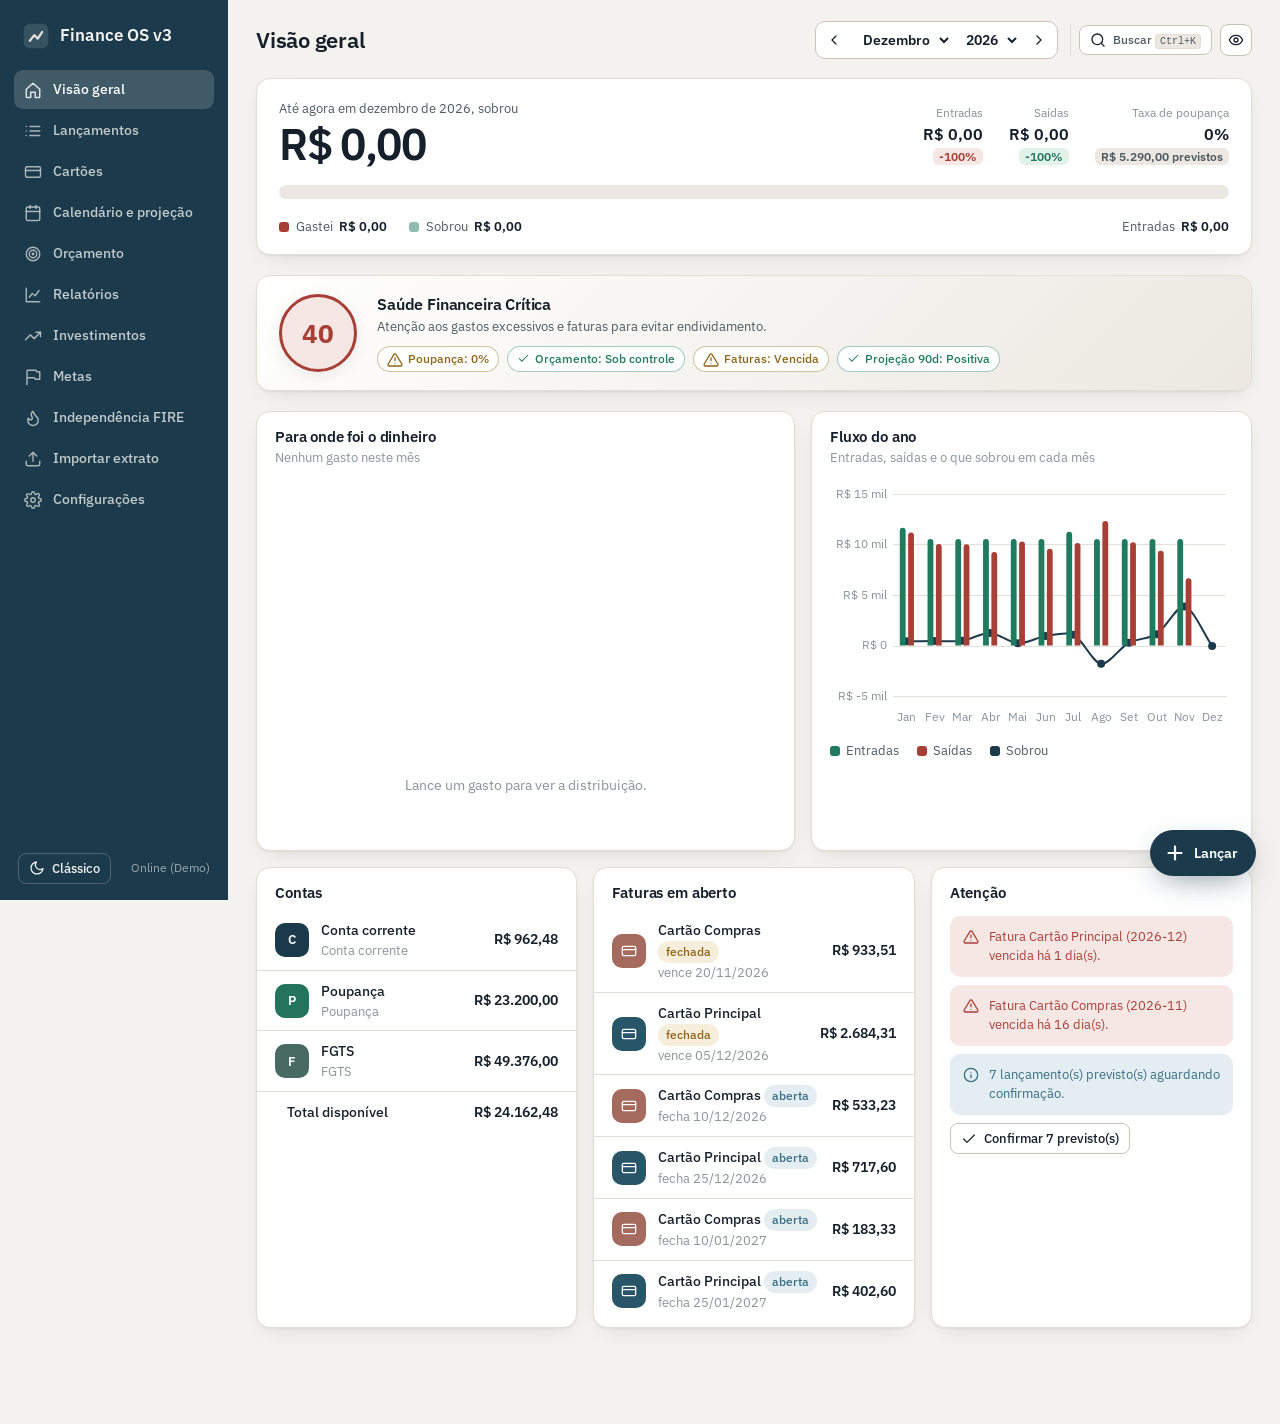
==== commit 97ba21d9: "release: Finance OS v3 com novas capturas de tela e versao atualizada" ====
--- a/web/index.html
+++ b/web/index.html
@@ -5,7 +5,7 @@
 <meta name="viewport" content="width=device-width,initial-scale=1,viewport-fit=cover">
 <meta name="color-scheme" content="light dark">
 <meta name="theme-color" content="#1B3A4B">
-<title>Finance OS</title>
+<title>Finance OS v3</title>
 <link rel="manifest" href="manifest.webmanifest">
 <link rel="icon" href="icon.svg" type="image/svg+xml">
 <link rel="preconnect" href="https://fonts.googleapis.com">
@@ -18,7 +18,7 @@
 <aside class="sidebar" aria-label="Navegação principal">
   <div class="brand">
     <svg viewBox="0 0 32 32" width="28" height="28" aria-hidden="true"><rect x="2" y="2" width="28" height="28" rx="7" fill="currentColor"/><path d="M9 21.5 14 15l4 4 5-7.5" fill="none" stroke="#F4F2EE" stroke-width="2.6" stroke-linecap="round" stroke-linejoin="round"/></svg>
-    <span>Finance OS</span>
+    <span>Finance OS v3</span>
   </div>
   <nav id="nav" class="nav"></nav>
   <div class="sidebar-foot">
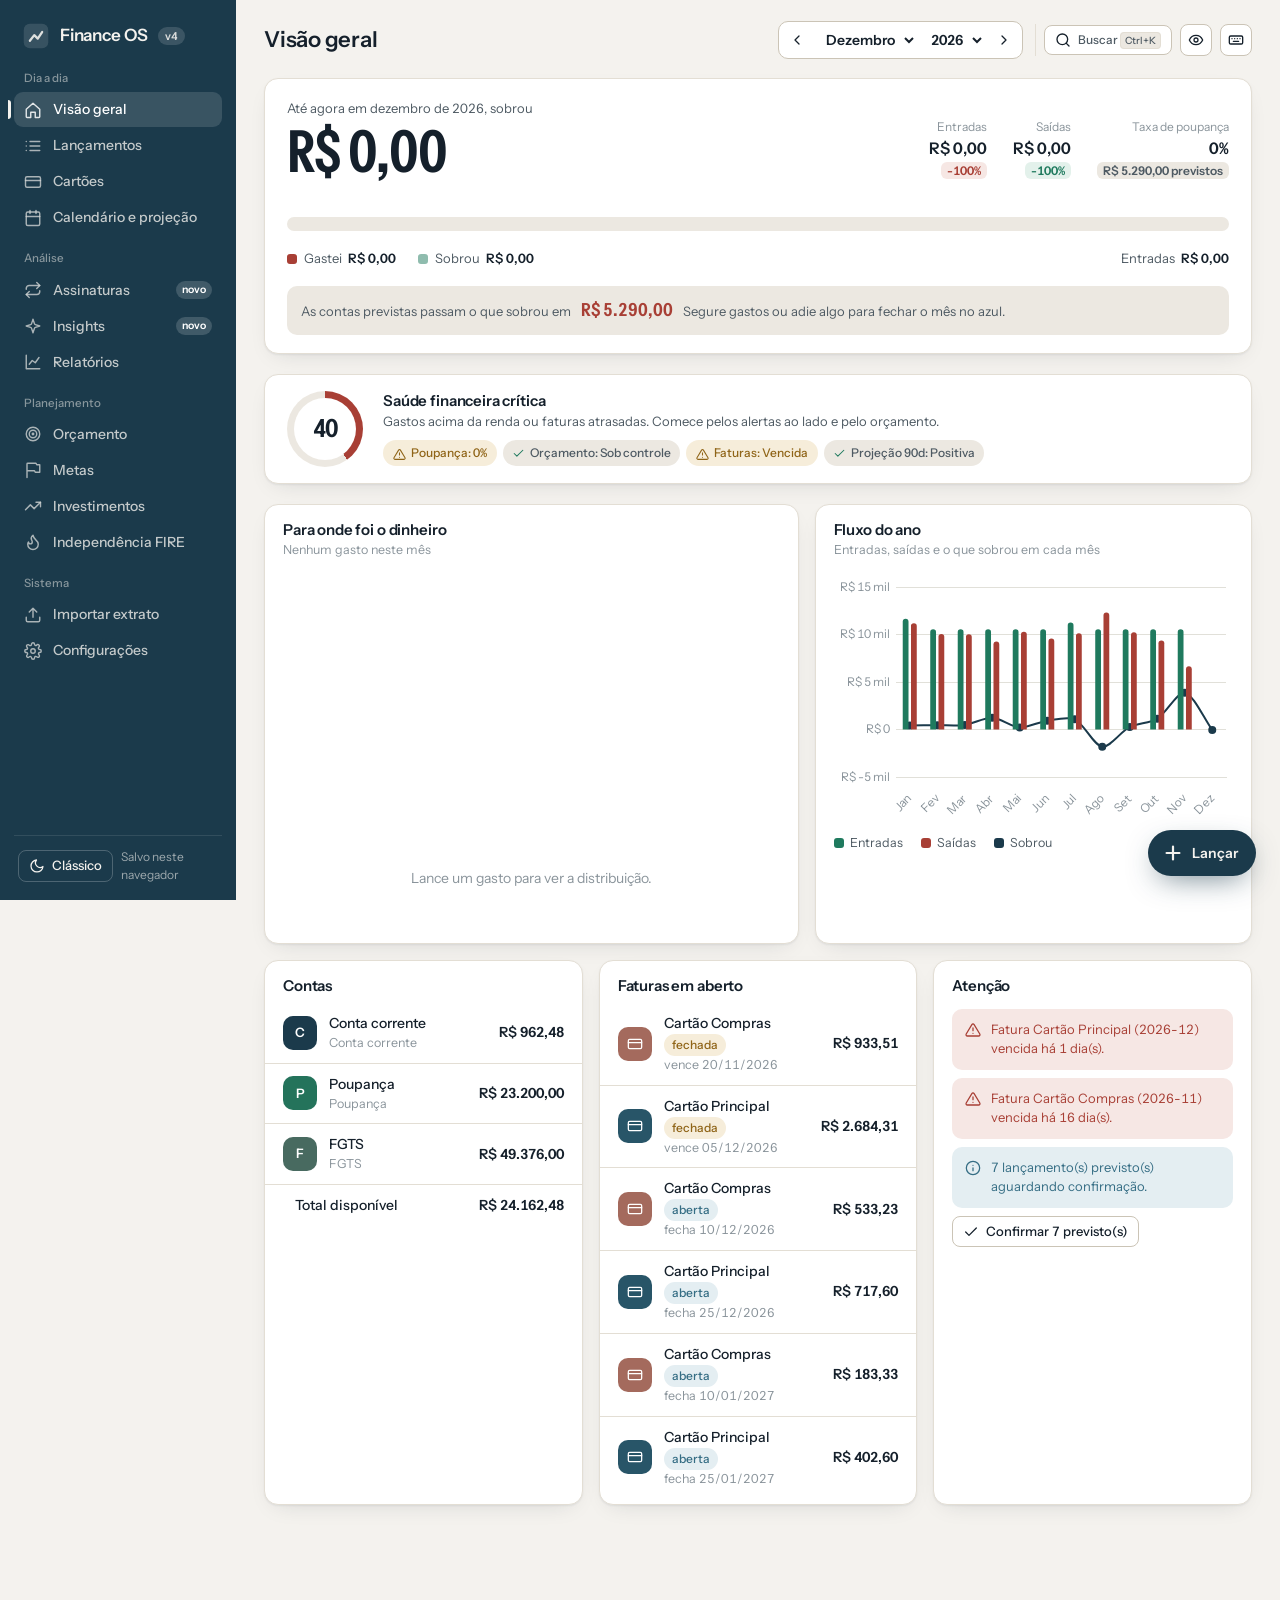
==== commit 66af8103: "release: Finance OS v4 com assinaturas, insights e lancamento rapido - Nova tela Assinaturas e conta" ====
--- a/web/index.html
+++ b/web/index.html
@@ -5,11 +5,11 @@
 <meta name="viewport" content="width=device-width,initial-scale=1,viewport-fit=cover">
 <meta name="color-scheme" content="light dark">
 <meta name="theme-color" content="#1B3A4B">
-<title>Finance OS v3</title>
+<title>Finance OS</title>
 <link rel="manifest" href="manifest.webmanifest">
 <link rel="icon" href="icon.svg" type="image/svg+xml">
 <link rel="preconnect" href="https://fonts.googleapis.com">
-<link rel="stylesheet" href="https://fonts.googleapis.com/css2?family=IBM+Plex+Sans:wght@400;500;600;700&display=swap">
+<link rel="stylesheet" href="https://fonts.googleapis.com/css2?family=Instrument+Sans:ital,wdth,wght@0,75..100,400..700;1,75..100,400..700&display=swap">
 <link rel="stylesheet" href="css/app.css">
 <script src="vendor/chart.umd.min.js"></script>
 </head>
@@ -18,7 +18,7 @@
 <aside class="sidebar" aria-label="Navegação principal">
   <div class="brand">
     <svg viewBox="0 0 32 32" width="28" height="28" aria-hidden="true"><rect x="2" y="2" width="28" height="28" rx="7" fill="currentColor"/><path d="M9 21.5 14 15l4 4 5-7.5" fill="none" stroke="#F4F2EE" stroke-width="2.6" stroke-linecap="round" stroke-linejoin="round"/></svg>
-    <span>Finance OS v3</span>
+    <span>Finance OS</span><span class="ver">v4</span>
   </div>
   <nav id="nav" class="nav"></nav>
   <div class="sidebar-foot">
@@ -40,6 +40,9 @@
         <button id="privacyBtn" class="btn small icon" type="button" aria-label="Modo Privacidade" title="Modo Privacidade (ocultar valores)">
           <svg viewBox="0 0 24 24" width="16" height="16" fill="none" stroke="currentColor" stroke-width="2" stroke-linecap="round" stroke-linejoin="round" aria-hidden="true"><path d="M2 12s3-7 10-7 10 7 10 7-3 7-10 7-10-7-10-7Z"/><circle cx="12" cy="12" r="3"/></svg>
         </button>
+        <button id="helpBtn" class="btn small icon hide-sm" type="button" aria-label="Atalhos de teclado" title="Atalhos de teclado (?)">
+          <svg viewBox="0 0 24 24" width="16" height="16" fill="none" stroke="currentColor" stroke-width="2" stroke-linecap="round" stroke-linejoin="round" aria-hidden="true"><rect x="2" y="6" width="20" height="12" rx="2"/><path d="M6 10h.01M10 10h.01M14 10h.01M18 10h.01M8 14h8"/></svg>
+        </button>
       </div>
     </div>
   </header>
--- a/web/css/app.css
+++ b/web/css/app.css
@@ -21,11 +21,14 @@
   --info-bg: #E4EEF2;
   --focus: #2a78d6;
   --grid: #E1E0D9;
+  --accent: #1B3A4B;
+  --accent-ink: #F4F2EE;
   --radius: 14px;
   --radius-s: 9px;
   --shadow: 0 1px 2px rgba(21,32,43,.06), 0 8px 24px -12px rgba(21,32,43,.18);
-  --sidebar: 228px;
-  --font: "IBM Plex Sans", ui-sans-serif, system-ui, -apple-system, "Segoe UI", Roboto, sans-serif;
+  --sidebar: 236px;
+  --font-figures: "Instrument Sans", ui-sans-serif, system-ui, sans-serif;
+  --font: "Instrument Sans", ui-sans-serif, system-ui, -apple-system, "Segoe UI", Roboto, sans-serif;
   color-scheme: light;
 }
 :root[data-theme="dark"] {
@@ -51,6 +54,8 @@
   --focus: #5fa3c4;
   --grid: #2c2c2a;
   --shadow: 0 1px 2px rgba(0,0,0,.4), 0 10px 28px -14px rgba(0,0,0,.7);
+  --accent: #3987E5;
+  --accent-ink: #FFFFFF;
   color-scheme: dark;
 }
 :root[data-theme="oled"] {
@@ -76,6 +81,8 @@
   --focus: #58A6FF;
   --grid: #1A242E;
   --shadow: 0 2px 6px rgba(0,0,0,.8), 0 14px 32px -10px rgba(0,0,0,.9);
+  --accent: #58A6FF;
+  --accent-ink: #000000;
   color-scheme: dark;
 }
 :root[data-theme="nord"] {
@@ -101,6 +108,8 @@
   --focus: #88C0D0;
   --grid: #3B4252;
   --shadow: 0 2px 4px rgba(0,0,0,.25), 0 10px 24px -10px rgba(0,0,0,.45);
+  --accent: #88C0D0;
+  --accent-ink: #242933;
   color-scheme: dark;
 }
 :root[data-theme="emerald"] {
@@ -126,6 +135,8 @@
   --focus: #4ECCA3;
   --grid: #1A382C;
   --shadow: 0 2px 4px rgba(0,0,0,.35), 0 12px 28px -10px rgba(0,0,0,.6);
+  --accent: #4ECCA3;
+  --accent-ink: #06110D;
   color-scheme: dark;
 }
 :root[data-theme="sunset"] {
@@ -151,6 +162,8 @@
   --focus: #E28743;
   --grid: #332722;
   --shadow: 0 2px 4px rgba(0,0,0,.35), 0 12px 28px -10px rgba(0,0,0,.6);
+  --accent: #E28743;
+  --accent-ink: #1A1412;
   color-scheme: dark;
 }
 
@@ -178,18 +191,24 @@
   position: fixed; inset: 0 auto 0 0; width: var(--sidebar); background: var(--brand); color: var(--brand-ink);
   display: flex; flex-direction: column; padding: 22px 14px 16px; gap: 20px;
 }
-.brand { display: flex; align-items: center; gap: 10px; font-weight: 600; font-size: 17px; padding: 0 8px; color: var(--brand-ink); }
+.brand { display: flex; align-items: center; gap: 10px; font-weight: 600; font-size: 17px; letter-spacing: -.01em; padding: 0 8px; color: var(--brand-ink); }
 .brand svg { color: #F4F2EE; opacity: .9; }
 .brand svg rect { fill: rgba(255,255,255,.14); }
-.nav { display: flex; flex-direction: column; gap: 2px; }
+.nav { display: flex; flex-direction: column; gap: 1px; overflow-y: auto; margin: 0 -6px; padding: 0 6px; scrollbar-width: thin; }
+.nav .group { font-size: 11.5px; color: rgba(244,242,238,.5); padding: 14px 10px 4px; font-weight: 500; }
+.nav .group:first-child { padding-top: 0; }
 .nav a {
-  display: flex; align-items: center; gap: 11px; padding: 9px 10px; border-radius: 9px; text-decoration: none;
+  display: flex; align-items: center; gap: 11px; padding: 7px 10px; position: relative; border-radius: 9px; text-decoration: none;
   color: rgba(244,242,238,.78); font-weight: 500; transition: background .15s, color .15s;
 }
 .nav a svg { width: 18px; height: 18px; flex: none; opacity: .85; }
 .nav a:hover { background: rgba(255,255,255,.08); color: #fff; }
-.nav a.active { background: rgba(255,255,255,.16); color: #fff; }
-.sidebar-foot { margin-top: auto; display: flex; align-items: center; justify-content: space-between; gap: 8px; padding: 0 4px; }
+.nav a.active { background: rgba(255,255,255,.13); color: #fff; }
+.nav a.active::before { content: ""; position: absolute; left: -6px; top: 8px; bottom: 8px; width: 3px; border-radius: 0 3px 3px 0; background: var(--accent); }
+:root[data-theme="light"] .nav a.active::before { background: #F4F2EE; }
+.nav a .new { margin-left: auto; font-size: 10.5px; font-weight: 600; padding: 1px 6px; border-radius: 999px; background: rgba(255,255,255,.16); color: #fff; }
+.sidebar-foot { margin-top: auto; display: flex; align-items: center; justify-content: space-between; gap: 8px; padding: 12px 4px 0; border-top: 1px solid rgba(255,255,255,.1); }
+.brand .ver { font-size: 11px; font-weight: 600; padding: 1px 7px; border-radius: 999px; background: rgba(255,255,255,.14); color: rgba(244,242,238,.85); }
 .sync { font-size: 12px; color: rgba(244,242,238,.6); }
 .main { margin-left: var(--sidebar); padding: 20px 28px 96px; max-width: calc(1240px + var(--sidebar)); overflow-x: clip; }
 .topbar { display: flex; align-items: center; justify-content: space-between; gap: 16px; flex-wrap: wrap; margin-bottom: 18px; min-height: 40px; }
@@ -206,8 +225,7 @@
 .btn:hover { background: var(--surface-2); }
 .btn:active { transform: translateY(1px); }
 .btn:disabled { opacity: .55; cursor: not-allowed; }
-.btn.primary { background: var(--brand); color: #fff; border-color: var(--brand); }
-:root[data-theme="dark"] .btn.primary { background: #2a78d6; border-color: #2a78d6; }
+.btn.primary { background: var(--accent); color: var(--accent-ink); border-color: var(--accent); }
 .btn.primary:hover { filter: brightness(1.08); }
 .btn.ghost { background: transparent; border-color: rgba(255,255,255,.22); color: inherit; }
 .btn.ghost:hover { background: rgba(255,255,255,.1); }
@@ -234,7 +252,7 @@
 .row { display: grid; gap: 12px; grid-template-columns: repeat(auto-fit, minmax(160px, 1fr)); }
 .inline { display: flex; align-items: center; gap: 8px; flex-wrap: wrap; }
 .check { display: flex; align-items: center; gap: 8px; cursor: pointer; }
-.check input { width: 17px; height: 17px; min-height: 0; margin: 0; accent-color: var(--brand); }
+.check input { width: 17px; height: 17px; min-height: 0; margin: 0; accent-color: var(--accent); }
 
 /* period picker */
 .period { display: inline-flex; align-items: center; gap: 4px; background: var(--surface); border: 1px solid var(--line-strong); border-radius: 10px; padding: 3px; }
@@ -263,9 +281,16 @@
 /* month ruler: the hero of the overview */
 .ruler { padding: 20px 22px 18px; display: grid; grid-template-columns: minmax(0, 1fr) auto; gap: 18px 28px; align-items: end; }
 .ruler .lead { font-size: 13px; color: var(--ink-2); }
-.ruler .big { font-size: clamp(30px, 4vw, 44px); font-weight: 600; letter-spacing: -.03em; line-height: 1.05; margin-top: 2px; }
+.ruler .big { font-family: var(--font-figures); font-size: clamp(36px, 5vw, 58px); font-weight: 650; font-stretch: 78%; letter-spacing: -.02em; line-height: 1; margin-top: 4px; }
 .ruler .big.neg { color: var(--neg); }
-.ruler .track { grid-column: 1 / -1; height: 14px; border-radius: 7px; background: var(--surface-2); display: flex; overflow: hidden; gap: 2px; }
+.ruler .track-wrap { grid-column: 1 / -1; position: relative; padding-top: 18px; }
+.ruler .track { height: 14px; border-radius: 7px; background: var(--surface-2); display: flex; overflow: hidden; gap: 2px; }
+.ruler .pace { position: absolute; top: 0; bottom: -4px; width: 0; border-left: 2px solid var(--ink); }
+.ruler .pace span { position: absolute; top: -1px; left: 5px; font-size: 11px; color: var(--ink-2); white-space: nowrap; line-height: 1; }
+.ruler .pace.flip span { left: auto; right: 5px; }
+.ruler .safe { grid-column: 1 / -1; display: flex; align-items: baseline; gap: 6px 10px; flex-wrap: wrap; padding: 11px 14px; border-radius: 10px; background: var(--surface-2); font-size: 13px; color: var(--ink-2); }
+.ruler .safe b { font-family: var(--font-figures); font-size: 18px; font-stretch: 85%; color: var(--ink); font-weight: 650; }
+.ruler .safe.neg b { color: var(--neg); }
 .ruler .track span { height: 100%; display: block; transition: width .5s cubic-bezier(.2,.8,.2,1); }
 .ruler .track .inc { background: var(--pos); }
 .ruler .track .exp { background: var(--neg); }
@@ -293,7 +318,7 @@
 .dot { width: 10px; height: 10px; border-radius: 50%; display: inline-block; flex: none; }
 .swatch { width: 34px; height: 34px; border-radius: 10px; display: grid; place-items: center; color: #fff; font-weight: 600; font-size: 13px; flex: none; }
 .bar { height: 8px; border-radius: 4px; background: var(--surface-2); overflow: hidden; }
-.bar > span { display: block; height: 100%; border-radius: 4px; background: var(--brand); transition: width .4s; }
+.bar > span { display: block; height: 100%; border-radius: 4px; background: var(--accent); transition: width .4s; }
 .bar.over > span { background: var(--neg); }
 .money.pos { color: var(--pos); }
 .money.neg { color: var(--neg); }
@@ -359,8 +384,7 @@
 .toast.success { background: var(--pos); color: #fff; }
 
 /* FAB */
-.fab { position: fixed; right: 24px; bottom: 24px; display: inline-flex; align-items: center; gap: 8px; padding: 12px 18px 12px 14px; border-radius: 999px; border: 0; background: var(--brand); color: #fff; font-weight: 600; cursor: pointer; box-shadow: 0 10px 30px -10px rgba(27,58,75,.6); z-index: 40; }
-:root[data-theme="dark"] .fab { background: #2a78d6; }
+.fab { position: fixed; right: 24px; bottom: 24px; display: inline-flex; align-items: center; gap: 8px; padding: 12px 18px 12px 14px; border-radius: 999px; border: 0; background: var(--accent); color: var(--accent-ink); font-weight: 600; cursor: pointer; box-shadow: 0 10px 30px -10px color-mix(in srgb, var(--accent) 70%, transparent); z-index: 40; }
 .fab:hover { filter: brightness(1.08); }
 
 /* calendar */
@@ -396,8 +420,9 @@
   .tabbar { display: flex; position: fixed; left: 0; right: 0; bottom: 0; background: var(--surface); border-top: 1px solid var(--line); padding: 6px 4px calc(6px + env(safe-area-inset-bottom)); z-index: 40; }
   .tabbar a { flex: 1; display: flex; flex-direction: column; align-items: center; gap: 2px; font-size: 11px; color: var(--ink-3); text-decoration: none; padding: 4px 0; }
   .tabbar a svg { width: 20px; height: 20px; }
-  .tabbar a.active { color: var(--brand); font-weight: 600; }
-  :root[data-theme="dark"] .tabbar a.active { color: #5fa3c4; }
+  .tabbar a.active { color: var(--accent); font-weight: 600; }
+  .tabbar button { flex: 1; display: flex; flex-direction: column; align-items: center; gap: 2px; font-size: 11px; color: var(--ink-3); background: none; border: 0; padding: 4px 0; cursor: pointer; }
+  .tabbar button.active { color: var(--accent); font-weight: 600; }
   .fab { bottom: calc(68px + env(safe-area-inset-bottom)); right: 14px; padding: 12px; }
   .toasts { bottom: calc(124px + env(safe-area-inset-bottom)); left: 16px; right: 16px; align-items: center; }
   .fab span { display: none; }
@@ -405,7 +430,7 @@
   .cal .day { min-height: 56px; padding: 4px; }
   .cal .ev { display: none; }
   .cal .day .n { font-size: 11px; }
-  .cal .day.has::after { content: ""; width: 6px; height: 6px; border-radius: 50%; background: var(--brand); margin-top: auto; }
+  .cal .day.has::after { content: ""; width: 6px; height: 6px; border-radius: 50%; background: var(--accent); margin-top: auto; }
   th, td { padding: 9px 10px; }
   .hide-sm { display: none !important; }
 }
@@ -428,40 +453,31 @@
   filter: none;
 }
 
-/* ---- Financial Health Score Card ---- */
+/* ---- Financial Health Score: ring gauge ---- */
 .health-score-card {
-  background: linear-gradient(135deg, var(--surface) 0%, var(--surface-2) 100%);
-  border: 1px solid var(--line);
-  border-radius: var(--radius);
-  padding: 18px 22px;
-  display: grid;
-  grid-template-columns: auto 1fr;
-  gap: 20px;
-  align-items: center;
-  box-shadow: var(--shadow);
-}
-@media (max-width: 640px) {
-  .health-score-card { grid-template-columns: 1fr; text-align: center; justify-items: center; }
-}
-.health-gauge {
-  width: 78px; height: 78px; border-radius: 50%;
-  display: grid; place-items: center; font-size: 26px; font-weight: 700;
-  box-shadow: 0 4px 16px rgba(0,0,0,.08); flex: none;
-}
-.health-gauge.great { background: var(--pos-bg); color: var(--pos); border: 3px solid var(--pos); }
-.health-gauge.good { background: var(--info-bg); color: var(--info); border: 3px solid var(--info); }
-.health-gauge.warn { background: var(--warn-bg); color: var(--warn); border: 3px solid var(--warn); }
-.health-gauge.bad { background: var(--neg-bg); color: var(--neg); border: 3px solid var(--neg); }
-.health-details h3 { font-size: 16px; font-weight: 600; color: var(--ink); margin-bottom: 4px; }
-.health-details p { font-size: 13px; color: var(--ink-2); line-height: 1.4; margin-bottom: 10px; }
-.health-chips { display: flex; gap: 8px; flex-wrap: wrap; }
+  background: var(--surface); border: 1px solid var(--line); border-radius: var(--radius);
+  padding: 16px 22px; display: grid; grid-template-columns: auto 1fr; gap: 20px; align-items: center; box-shadow: var(--shadow);
+}
+@media (max-width: 640px) { .health-score-card { gap: 14px; padding: 14px 16px; } }
+.health-ring {
+  --v: 0; --c: var(--pos);
+  width: 76px; height: 76px; border-radius: 50%; flex: none; position: relative;
+  background: conic-gradient(var(--c) calc(var(--v) * 1%), var(--surface-2) 0);
+  display: grid; place-items: center;
+}
+.health-ring::before { content: ""; position: absolute; inset: 7px; border-radius: 50%; background: var(--surface); }
+.health-ring b { position: relative; font-family: var(--font-figures); font-size: 25px; font-weight: 650; font-stretch: 85%; letter-spacing: -.02em; color: var(--ink); }
+.health-ring.great { --c: var(--pos); } .health-ring.good { --c: var(--info); } .health-ring.warn { --c: var(--warn); } .health-ring.bad { --c: var(--neg); }
+.health-details h3 { font-size: 15px; font-weight: 600; color: var(--ink); margin-bottom: 2px; }
+.health-details p { font-size: 13px; color: var(--ink-2); line-height: 1.45; margin-bottom: 10px; max-width: 70ch; }
+.health-chips { display: flex; gap: 6px; flex-wrap: wrap; }
 .health-chip {
   display: inline-flex; align-items: center; gap: 5px; font-size: 12px;
-  padding: 3px 9px; border-radius: 999px; background: var(--surface);
-  border: 1px solid var(--line); color: var(--ink-2); font-weight: 500;
-}
-.health-chip.ok { color: var(--pos); border-color: color-mix(in srgb, var(--pos) 40%, transparent); }
-.health-chip.alert { color: var(--warn); border-color: color-mix(in srgb, var(--warn) 40%, transparent); }
+  padding: 3px 9px; border-radius: 999px; background: var(--surface-2); color: var(--ink-2); font-weight: 500;
+}
+.health-chip svg { width: 13px; height: 13px; }
+.health-chip.ok svg { color: var(--pos); }
+.health-chip.alert { background: var(--warn-bg); color: var(--warn); }
 
 /* ---- Command Palette (Ctrl + K) ---- */
 .cmd-backdrop {
@@ -549,3 +565,83 @@
 @media (prefers-reduced-motion: reduce) {
   *, *::before, *::after { animation: none !important; transition: none !important; }
 }
+
+/* ======== v4 additions ======== */
+.money, .kpi .v, td.num { font-feature-settings: "tnum" 1; }
+
+/* KPI strip: a single bordered row split by hairlines, not separate cards */
+.kpis { display: grid; grid-template-columns: repeat(4, minmax(0, 1fr)); background: var(--surface); border: 1px solid var(--line); border-radius: var(--radius); box-shadow: var(--shadow); }
+.kpi { padding: 14px 18px; border-left: 1px solid var(--line); min-width: 0; }
+.kpi:first-child { border-left: 0; }
+.kpi .k { font-size: 12.5px; color: var(--ink-3); }
+.kpi .v { font-family: var(--font-figures); font-size: 25px; font-weight: 650; font-stretch: 85%; letter-spacing: -.02em; margin-top: 2px; white-space: nowrap; overflow: hidden; text-overflow: ellipsis; }
+.kpi .s { font-size: 12.5px; color: var(--ink-2); margin-top: 2px; }
+@media (max-width: 860px) {
+  .kpis { grid-template-columns: repeat(2, minmax(0, 1fr)); }
+  .kpi:nth-child(3) { border-left: 0; }
+  .kpi:nth-child(n+3) { border-top: 1px solid var(--line); }
+  .kpi { padding: 12px 14px; }
+  .kpi .v { font-size: 21px; }
+}
+
+/* subscriptions hero */
+.subs-hero { padding: 20px 22px; display: grid; grid-template-columns: minmax(0, 1fr) minmax(0, 340px); gap: 18px 32px; align-items: center; }
+.subs-hero .big { font-family: var(--font-figures); font-size: clamp(36px, 4.6vw, 54px); font-weight: 650; font-stretch: 78%; letter-spacing: -.02em; line-height: 1; margin-top: 4px; }
+.subs-hero .lead { font-size: 13px; color: var(--ink-2); }
+.subs-hero .s { margin-top: 8px; font-size: 13px; color: var(--ink-2); }
+.share { display: grid; gap: 8px; }
+.share .track { height: 12px; border-radius: 6px; background: var(--surface-2); overflow: hidden; display: flex; gap: 2px; }
+.share .track span { display: block; height: 100%; }
+.share .lg { display: flex; justify-content: space-between; gap: 8px; font-size: 12.5px; color: var(--ink-2); flex-wrap: wrap; }
+.share .lg i { display: inline-block; width: 9px; height: 9px; border-radius: 2px; margin-right: 6px; }
+@media (max-width: 760px) { .subs-hero { grid-template-columns: 1fr; } }
+.logo { width: 34px; height: 34px; border-radius: 9px; display: grid; place-items: center; font-weight: 700; font-size: 14px; flex: none; color: #fff; }
+.namecell { display: flex; align-items: center; gap: 10px; min-width: 0; }
+.namecell .t { font-weight: 500; }
+.namecell .s { font-size: 12px; color: var(--ink-3); }
+.chg { font-size: 12px; font-weight: 600; white-space: nowrap; }
+.chg.up { color: var(--neg); }
+.chg.down { color: var(--pos); }
+tr.muted td { opacity: .45; }
+.subtle-btn { border: 0; background: none; color: var(--ink-3); cursor: pointer; padding: 4px 8px; border-radius: 6px; font-size: 12.5px; white-space: nowrap; }
+.subtle-btn:hover { background: var(--surface-2); color: var(--ink); }
+
+/* insights: spending heatmap */
+.heat-wrap { overflow-x: auto; padding-bottom: 4px; }
+.heat { display: block; }
+.heat rect.d:hover { stroke: var(--ink); stroke-width: 1.5px; }
+.heat text { font-size: 10px; fill: var(--ink-3); font-family: var(--font); }
+.heat-legend { display: flex; align-items: center; gap: 4px; font-size: 11.5px; color: var(--ink-3); justify-content: flex-end; margin-top: 8px; }
+.heat-legend i { width: 11px; height: 11px; border-radius: 2.5px; display: inline-block; }
+.anom { display: grid; grid-template-columns: auto minmax(0, 1fr) auto; gap: 4px 12px; align-items: center; padding: 10px 18px; border-top: 1px solid var(--line); text-decoration: none; color: inherit; }
+.anom:first-child { border-top: 0; }
+.anom:hover { background: var(--surface-2); }
+.anom .t { font-weight: 500; }
+.anom .s { font-size: 12px; color: var(--ink-3); }
+.anom .cmp { display: grid; gap: 3px; margin-top: 4px; }
+.anom .cmp .bar { height: 6px; }
+.anom .cmp .bar.avg > span { background: var(--ink-3); opacity: .5; }
+.anom .v { text-align: right; font-weight: 600; }
+
+/* help / shortcuts sheet */
+.keys { display: grid; grid-template-columns: auto 1fr; gap: 9px 16px; align-items: center; font-size: 13.5px; }
+.keys dt { white-space: nowrap; }
+.keys dd { margin: 0; color: var(--ink-2); }
+kbd { font-family: inherit; font-size: 11.5px; background: var(--surface-2); border: 1px solid var(--line-strong); border-bottom-width: 2px; border-radius: 5px; padding: 1px 6px; color: var(--ink-2); white-space: nowrap; }
+
+/* mobile "more" sheet */
+.sheet-backdrop { position: fixed; inset: 0; background: rgba(10,15,20,.45); z-index: 55; animation: fade .15s ease-out; }
+.sheet { position: fixed; left: 0; right: 0; bottom: 0; background: var(--surface); border-radius: 18px 18px 0 0; padding: 10px 12px calc(16px + env(safe-area-inset-bottom)); z-index: 56; animation: sheet .2s ease-out; box-shadow: 0 -20px 50px -20px rgba(0,0,0,.4); max-height: 85dvh; overflow: auto; }
+.sheet .grab { width: 40px; height: 4px; border-radius: 2px; background: var(--line-strong); margin: 0 auto 6px; }
+.sheet .g { font-size: 12px; color: var(--ink-3); padding: 10px 6px 6px; }
+.sheet .grid { display: grid; grid-template-columns: repeat(3, 1fr); gap: 6px; }
+.sheet a { display: flex; flex-direction: column; align-items: center; gap: 6px; padding: 12px 4px; border-radius: 12px; text-decoration: none; color: var(--ink); font-size: 12px; text-align: center; background: var(--surface-2); line-height: 1.2; }
+.sheet a.active { box-shadow: inset 0 0 0 2px var(--accent); }
+.sheet a svg { width: 20px; height: 20px; color: var(--ink-2); }
+@keyframes sheet { from { transform: translateY(40px); opacity: 0 } }
+
+/* quick-add row in the command palette */
+.cmd-item.quick { background: color-mix(in srgb, var(--accent) 9%, var(--surface)); }
+.cmd-item.quick.selected { background: color-mix(in srgb, var(--accent) 17%, var(--surface)); }
+.cmd-hint { padding: 2px 14px 8px; font-size: 12px; color: var(--ink-3); }
+#themeToggle { white-space: nowrap; }
